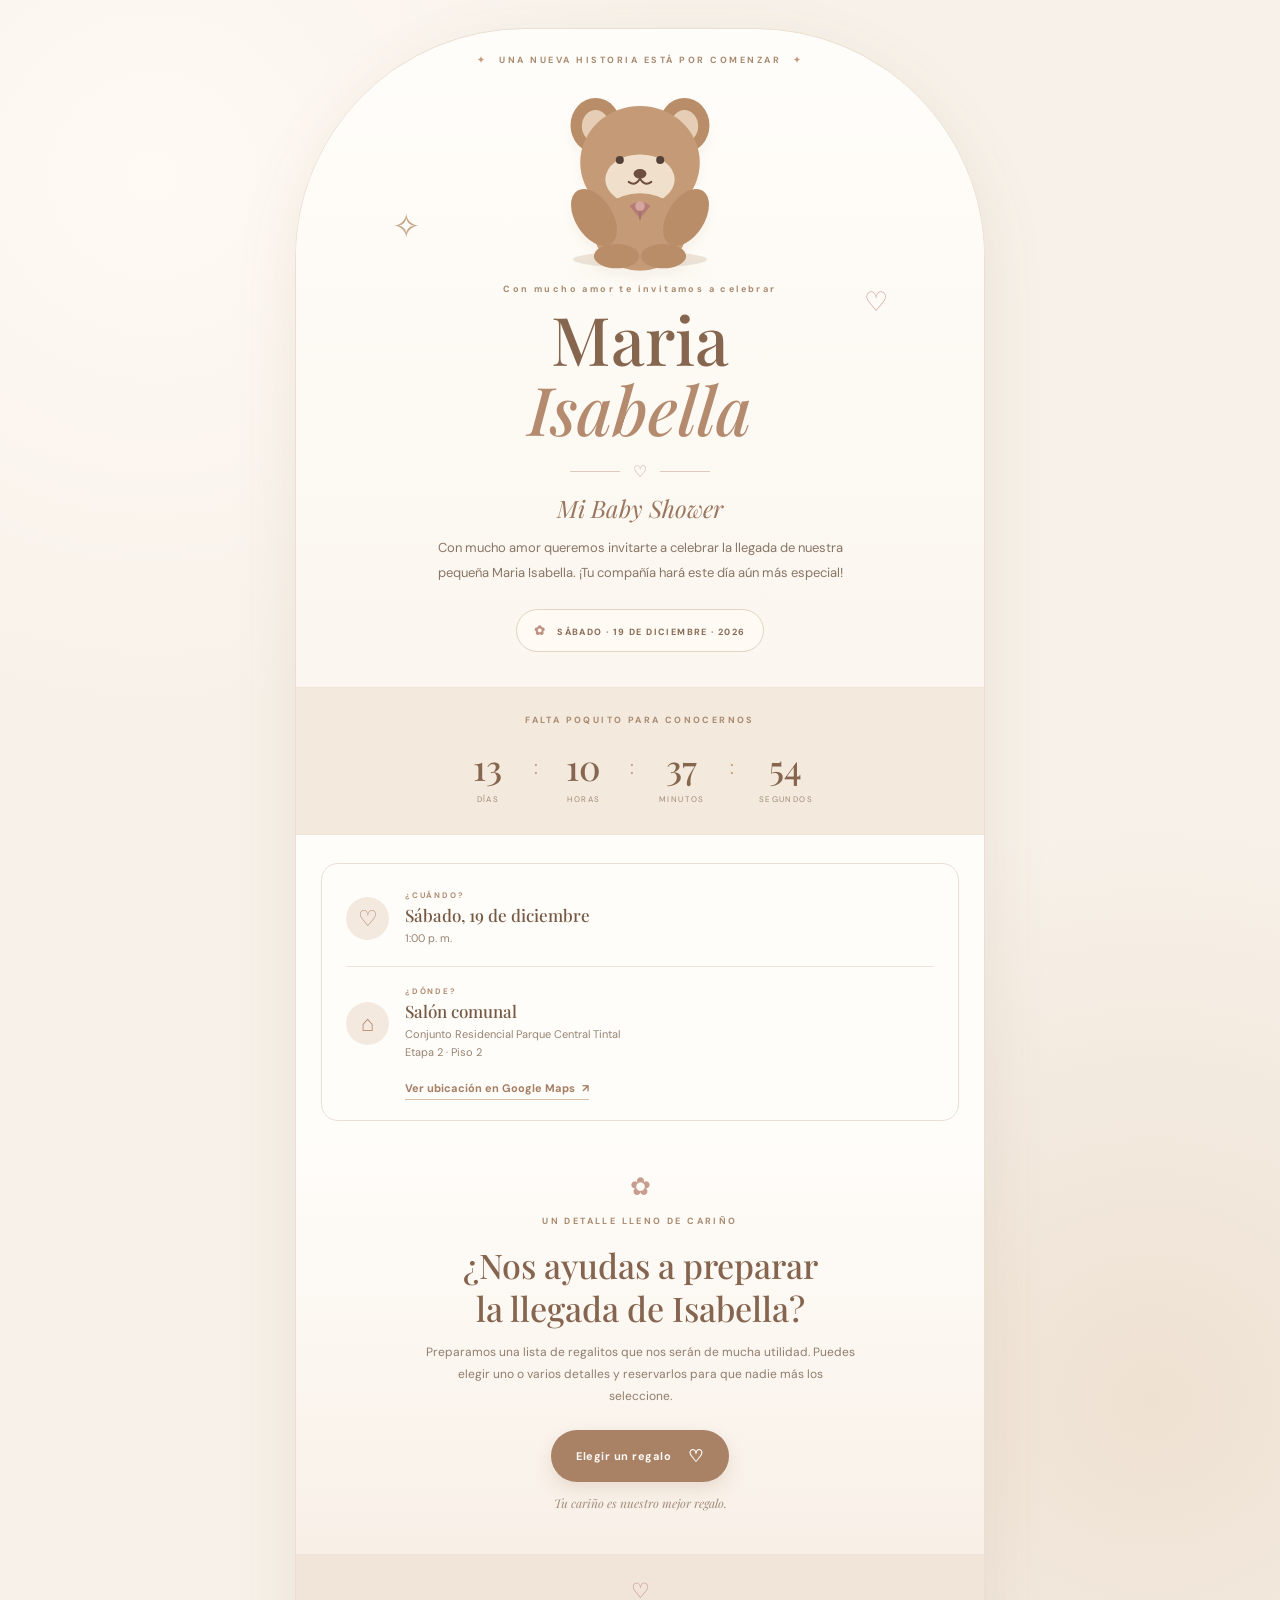
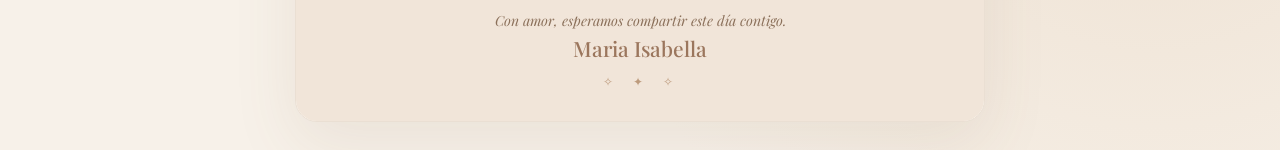
==== index.html @ 6bcb8f7e "Add files via upload" ====
<!doctype html>
<html lang="es">
<head>
  <meta charset="utf-8">
  <meta name="viewport" content="width=device-width, initial-scale=1">
  <meta name="theme-color" content="#f6efe6">
  <meta name="description" content="Te invitamos a celebrar la llegada de Maria Isabella. Baby Shower, 19 de diciembre de 2026.">
  <title>Baby Shower · Maria Isabella</title>
  <link rel="preconnect" href="https://fonts.googleapis.com">
  <link rel="preconnect" href="https://fonts.gstatic.com" crossorigin>
  <link href="https://fonts.googleapis.com/css2?family=DM+Sans:wght@400;500;600;700&family=Playfair+Display:ital,wght@0,500;0,600;0,700;1,500;1,600&display=swap" rel="stylesheet">
  <link rel="stylesheet" href="styles.css">
</head>
<body>
  <main class="invitation-shell">
    <div class="top-note"><span>✦</span> UNA NUEVA HISTORIA ESTÁ POR COMENZAR <span>✦</span></div>

    <section class="hero" aria-labelledby="main-title">
      <div class="decor decor-one">✧</div>
      <div class="decor decor-two">♡</div>
      <div class="bear-art" role="img" aria-label="Ilustración decorativa de un osito de peluche">
        <svg viewBox="0 0 260 230" xmlns="http://www.w3.org/2000/svg" aria-hidden="true">
          <ellipse cx="130" cy="211" rx="83" ry="10" fill="#d8c4ae" opacity=".45"/>
          <ellipse cx="75" cy="45" rx="31" ry="34" fill="#b88d68"/><ellipse cx="185" cy="45" rx="31" ry="34" fill="#b88d68"/>
          <ellipse cx="75" cy="46" rx="17" ry="20" fill="#e6cdb5"/><ellipse cx="185" cy="46" rx="17" ry="20" fill="#e6cdb5"/>
          <ellipse cx="130" cy="91" rx="74" ry="70" fill="#c49b76"/>
          <ellipse cx="130" cy="112" rx="43" ry="31" fill="#f0dfcb"/>
          <circle cx="105" cy="88" r="5" fill="#554237"/><circle cx="155" cy="88" r="5" fill="#554237"/>
          <ellipse cx="130" cy="105" rx="8" ry="6" fill="#6e4e40"/>
          <path d="M130 111 Q124 121 116 115 M130 111 Q136 121 144 115" fill="none" stroke="#6e4e40" stroke-width="2.5" stroke-linecap="round"/>
          <ellipse cx="130" cy="177" rx="57" ry="48" fill="#c49b76"/>
          <ellipse cx="73" cy="159" rx="23" ry="39" transform="rotate(-32 73 159)" fill="#b88d68"/>
          <ellipse cx="187" cy="159" rx="23" ry="39" transform="rotate(32 187 159)" fill="#b88d68"/>
          <ellipse cx="101" cy="207" rx="28" ry="15" fill="#b88d68"/><ellipse cx="159" cy="207" rx="28" ry="15" fill="#b88d68"/>
          <path d="M117 145 Q130 135 143 145 L130 160 Z" fill="#b47b77"/><circle cx="130" cy="145" r="6" fill="#d7a5a0"/>
          <path d="M130 151 L130 162" stroke="#a36e69" stroke-width="2"/>
        </svg>
      </div>
      <p class="eyebrow">Con mucho amor te invitamos a celebrar</p>
      <h1 id="main-title">Maria <em>Isabella</em></h1>
      <div class="title-rule"><span>♡</span></div>
      <p class="event-name">Mi Baby Shower</p>
      <p class="intro">Con mucho amor queremos invitarte a celebrar la llegada de nuestra pequeña Maria Isabella. ¡Tu compañía hará este día aún más especial!</p>
      <div class="date-pill"><span class="calendar-icon">✿</span> SÁBADO · 19 DE DICIEMBRE · 2026</div>
    </section>

    <section class="countdown-section" aria-label="Cuenta regresiva">
      <p class="section-kicker">FALTA POQUITO PARA CONOCERNOS</p>
      <div class="countdown" id="countdown">
        <div><strong id="days">--</strong><span>DÍAS</span></div>
        <i>:</i><div><strong id="hours">--</strong><span>HORAS</span></div>
        <i>:</i><div><strong id="minutes">--</strong><span>MINUTOS</span></div>
        <i>:</i><div><strong id="seconds">--</strong><span>SEGUNDOS</span></div>
      </div>
    </section>

    <section class="details-card">
      <div class="detail-item">
        <div class="detail-icon">♡</div>
        <div><span class="detail-label">¿CUÁNDO?</span><strong>Sábado, 19 de diciembre</strong><small>1:00 p. m.</small></div>
      </div>
      <div class="detail-divider"></div>
      <div class="detail-item">
        <div class="detail-icon">⌂</div>
        <div><span class="detail-label">¿DÓNDE?</span><strong>Salón comunal</strong><small>Conjunto Residencial Parque Central Tintal<br>Etapa 2 · Piso 2</small></div>
      </div>
      <a class="map-link" href="https://www.google.com/maps/place/Parque+Central+Tintal+Etapa+2/@4.6514326,-74.1728906,17z/data=!3m1!4b1!4m6!3m5!1s0x8e3f9c4ad8b2bbfb:0xaaa74be5dd262085!8m2!3d4.6514273!4d-74.1703157!16s%2Fg%2F11fnwk4hjv?entry=ttu&g_ep=EgoyMDI2MTEyMy4wIKXMDSoASAFQAw%3D%3D" target="_blank" rel="noopener noreferrer">Ver ubicación en Google Maps <span>↗</span></a>
    </section>

    <section class="gift-section">
      <div class="gift-flower">✿</div>
      <p class="section-kicker">UN DETALLE LLENO DE CARIÑO</p>
      <h2>¿Nos ayudas a preparar<br>la llegada de Isabella?</h2>
      <p>Preparamos una lista de regalitos que nos serán de mucha utilidad. Puedes elegir uno o varios detalles y reservarlos para que nadie más los seleccione.</p>
      <a class="gift-button" href="regalos.html">Elegir un regalo <span>♡</span></a>
      <small class="gift-note">Tu cariño es nuestro mejor regalo.</small>
    </section>

    <footer>
      <div class="footer-heart">♡</div>
      <p>Con amor, esperamos compartir este día contigo.</p>
      <strong>Maria Isabella</strong>
      <span class="footer-stars">✧　✦　✧</span>
    </footer>
  </main>
  <script src="app.js"></script>
</body>
</html>
---- styles.css ----
:root{--cream:#f7f1e9;--paper:#fffdf9;--sand:#e8d9c8;--tan:#c49b76;--brown:#795b48;--deep:#5d4639;--muted:#9b8573;--rose:#c58f8d;--line:#eadfd3}
*{box-sizing:border-box}html{scroll-behavior:smooth}body{margin:0;padding:28px 14px;background:radial-gradient(circle at 12% 10%,#fffaf4 0,transparent 28%),radial-gradient(circle at 90% 80%,#eee1d2 0,transparent 32%),var(--cream);color:var(--deep);font-family:'DM Sans',sans-serif}.invitation-shell{width:min(100%,690px);margin:0 auto;background:var(--paper);border:1px solid #eadfd3;border-radius:230px 230px 22px 22px;overflow:hidden;box-shadow:0 22px 65px #7d60451a}.top-note{text-align:center;padding:25px 12px 4px;color:#a88a70;font-size:9px;letter-spacing:2.5px;font-weight:700}.top-note span{color:#c89c83;margin:0 7px}.hero{text-align:center;padding:15px 34px 35px;position:relative;background:linear-gradient(180deg,#fffdf9 0%,#fbf6ef 100%)}.bear-art{width:210px;margin:4px auto 0}.bear-art svg{width:100%;height:auto;filter:drop-shadow(0 8px 5px #98795a12)}.decor{position:absolute;color:#c6a78c;font-family:serif}.decor-one{font-size:34px;left:14%;top:22%}.decor-two{font-size:27px;right:14%;top:35%;color:#d2a5a0}.eyebrow,.section-kicker{font-size:9px;letter-spacing:2.4px;font-weight:700;color:#a98a70}.eyebrow{margin:3px 0 9px}.hero h1{font-family:'Playfair Display',serif;font-weight:500;font-size:clamp(43px,10vw,67px);line-height:1.05;margin:0;color:#86664f}.hero h1 em{display:block;font-weight:500;color:#b58b70}.title-rule{display:flex;align-items:center;gap:13px;justify-content:center;color:#c99d94;margin:17px auto 10px;width:140px}.title-rule:before,.title-rule:after{content:'';height:1px;background:#dfcabe;flex:1}.event-name{font-family:'Playfair Display',serif;font-size:24px;font-style:italic;margin:0 0 12px;color:#9a765e}.intro{max-width:410px;margin:0 auto;color:#887565;font-size:13px;line-height:1.85}.date-pill{display:inline-block;margin-top:24px;padding:12px 17px;border:1px solid #e4d3c2;border-radius:30px;color:#886b55;font-size:9px;letter-spacing:1.4px;font-weight:700;background:#fffaf4}.calendar-icon{color:#bd9281;margin-right:7px;font-size:13px}.countdown-section{text-align:center;padding:26px 15px 30px;background:#f3e9dd;border-top:1px solid #f0e5d9;border-bottom:1px solid #f0e5d9}.section-kicker{margin:0 0 17px}.countdown{display:flex;justify-content:center;align-items:center;gap:clamp(10px,4vw,25px)}.countdown div{display:flex;flex-direction:column;gap:4px;min-width:42px}.countdown strong{font-family:'Playfair Display',serif;font-size:clamp(25px,6vw,35px);font-weight:500;color:#86664f;font-variant-numeric:tabular-nums}.countdown span{font-size:8px;letter-spacing:1.4px;color:#a18a77}.countdown i{font-style:normal;color:#c39c82;font-size:19px;margin-top:-12px}.details-card{margin:28px 25px 12px;padding:26px 24px 20px;border:1px solid var(--line);border-radius:17px;background:#fffdfa}.detail-item{display:flex;align-items:center;gap:16px;text-align:left}.detail-icon{width:43px;height:43px;flex:0 0 43px;border-radius:50%;display:grid;place-items:center;background:#f4e9df;color:#b78b70;font-size:22px}.detail-item div:last-child{display:flex;flex-direction:column;gap:4px}.detail-label{font-size:8px;letter-spacing:1.8px;color:#b18c70;font-weight:700}.detail-item strong{font-family:'Playfair Display',serif;font-size:17px;font-weight:500;color:#765943}.detail-item small{font-size:11px;line-height:1.6;color:#978372}.detail-divider{height:1px;background:#eee4da;margin:19px 0}.map-link{display:inline-block;margin:20px 0 0 59px;color:#a47d62;text-decoration:none;font-size:11px;font-weight:700;border-bottom:1px solid #d8bca6;padding-bottom:4px}.map-link span{margin-left:4px}.gift-section{text-align:center;padding:37px 36px 43px;background:linear-gradient(180deg,#fffdfa,#f8f0e7)}.gift-flower{font-size:25px;color:#c89d8d;margin-bottom:12px}.gift-section h2{font-family:'Playfair Display',serif;font-weight:500;font-size:clamp(25px,6vw,34px);line-height:1.25;color:#85654f;margin:0 0 13px}.gift-section>p:not(.section-kicker){font-size:12px;line-height:1.8;color:#907d6c;max-width:430px;margin:0 auto}.gift-button{display:inline-flex;align-items:center;gap:17px;margin-top:23px;padding:15px 25px;border-radius:30px;background:#a98266;color:#fffaf5;text-decoration:none;font-size:11px;font-weight:700;letter-spacing:.5px;box-shadow:0 7px 17px #a9826633;transition:transform .2s,background .2s}.gift-button:hover{transform:translateY(-2px);background:#8e6b54}.gift-button span{font-size:17px}.gift-note{display:block;margin-top:13px;color:#a18b78;font-family:'Playfair Display',serif;font-style:italic;font-size:12px}footer{text-align:center;padding:23px 15px 30px;background:#f1e5d9;color:#8b705a}.footer-heart{font-size:21px;color:#c38e8a}footer p{font-family:'Playfair Display',serif;font-style:italic;font-size:14px;margin:6px 0 4px}footer strong{font-family:'Playfair Display',serif;font-size:21px;font-weight:500;color:#9b765d}.footer-stars{display:block;margin-top:12px;color:#bd9b7d;font-size:12px;letter-spacing:4px}
@media(max-width:480px){body{padding:0;background:var(--paper)}.invitation-shell{border:0;border-radius:150px 150px 0 0;box-shadow:none}.top-note{padding-top:22px;font-size:8px;letter-spacing:1.8px}.hero{padding:12px 23px 31px}.bear-art{width:185px}.decor-one{left:8%;top:24%}.decor-two{right:8%;top:34%}.intro{font-size:12px}.details-card{margin:22px 16px 8px;padding:22px 17px 18px}.gift-section{padding:32px 24px 38px}.map-link{margin-left:59px}}
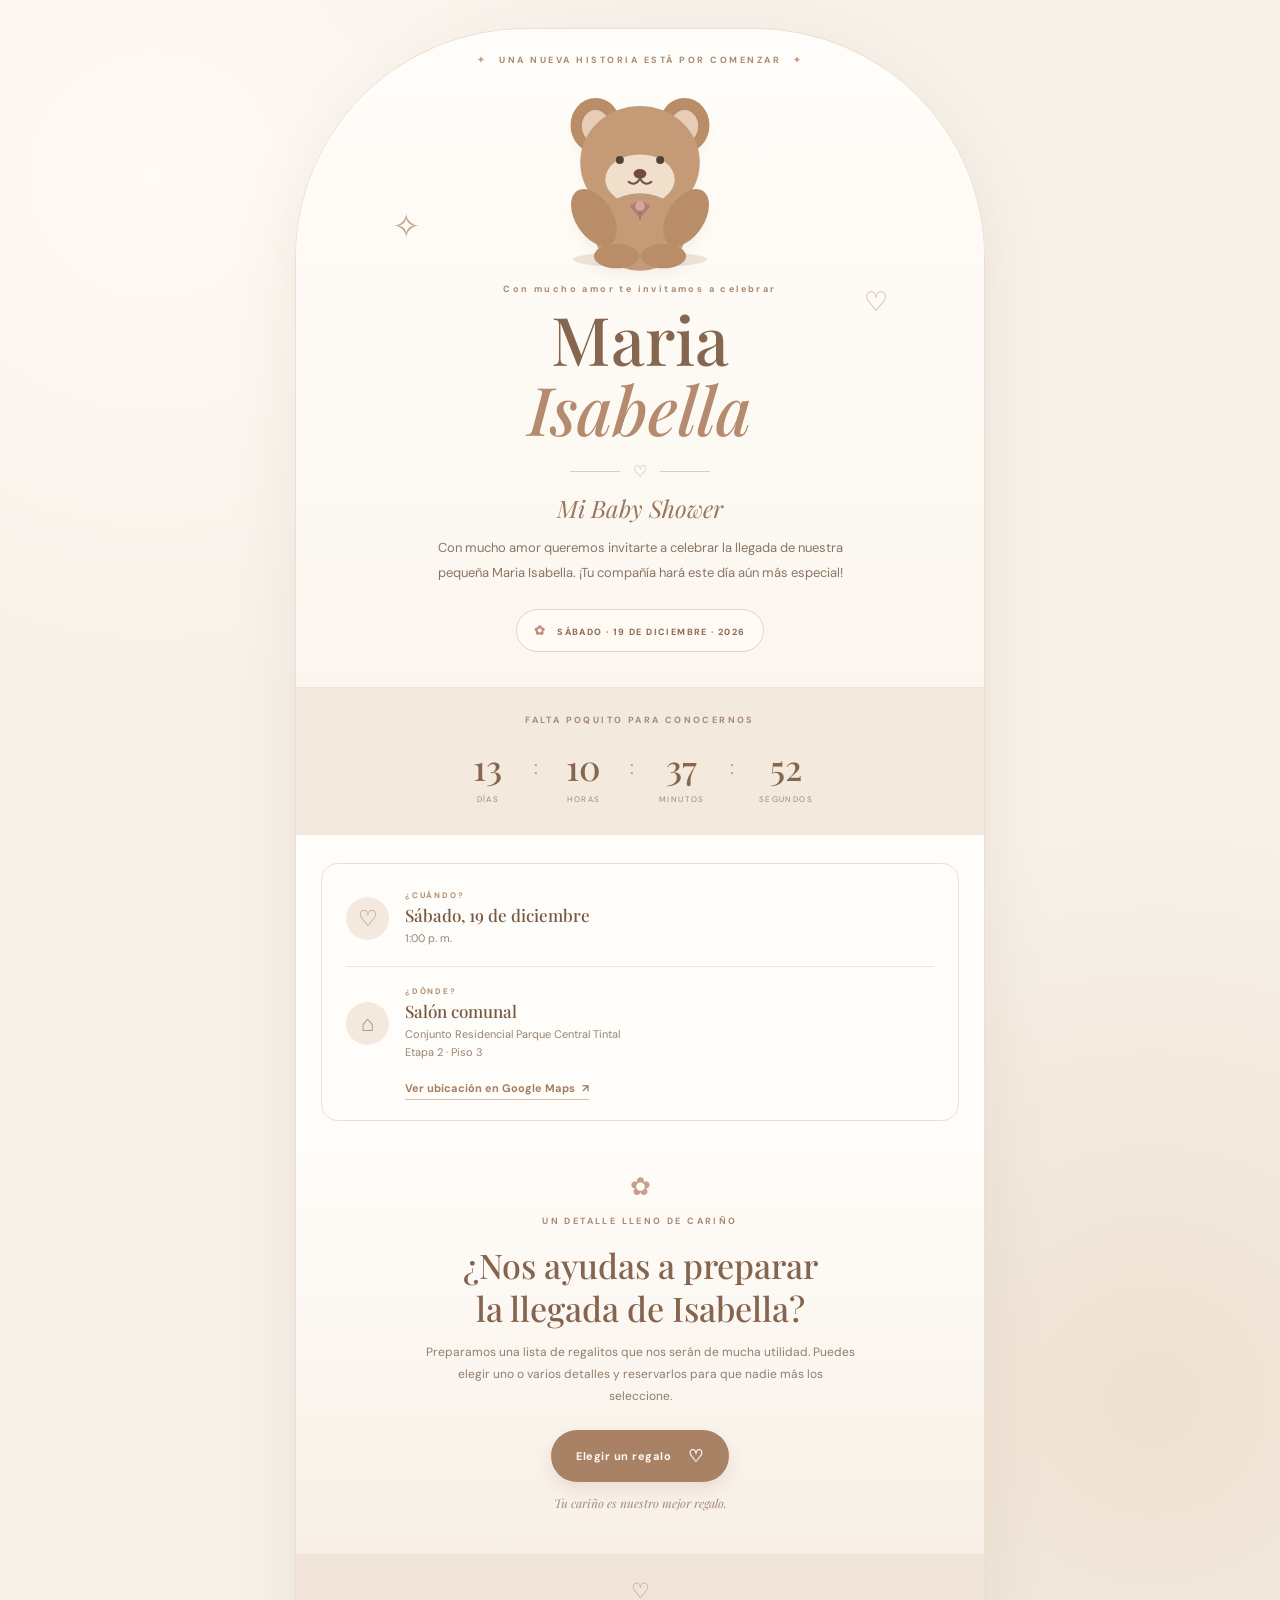
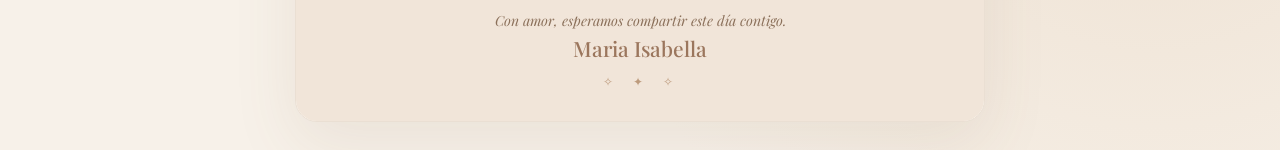
==== commit 7ba5f8af: "Update index.html" ====
--- a/index.html
+++ b/index.html
@@ -62,7 +62,7 @@
       <div class="detail-divider"></div>
       <div class="detail-item">
         <div class="detail-icon">⌂</div>
-        <div><span class="detail-label">¿DÓNDE?</span><strong>Salón comunal</strong><small>Conjunto Residencial Parque Central Tintal<br>Etapa 2 · Piso 2</small></div>
+        <div><span class="detail-label">¿DÓNDE?</span><strong>Salón comunal</strong><small>Conjunto Residencial Parque Central Tintal<br>Etapa 2 · Piso 3</small></div>
       </div>
       <a class="map-link" href="https://www.google.com/maps/place/Parque+Central+Tintal+Etapa+2/@4.6514326,-74.1728906,17z/data=!3m1!4b1!4m6!3m5!1s0x8e3f9c4ad8b2bbfb:0xaaa74be5dd262085!8m2!3d4.6514273!4d-74.1703157!16s%2Fg%2F11fnwk4hjv?entry=ttu&g_ep=EgoyMDI2MTEyMy4wIKXMDSoASAFQAw%3D%3D" target="_blank" rel="noopener noreferrer">Ver ubicación en Google Maps <span>↗</span></a>
     </section>
